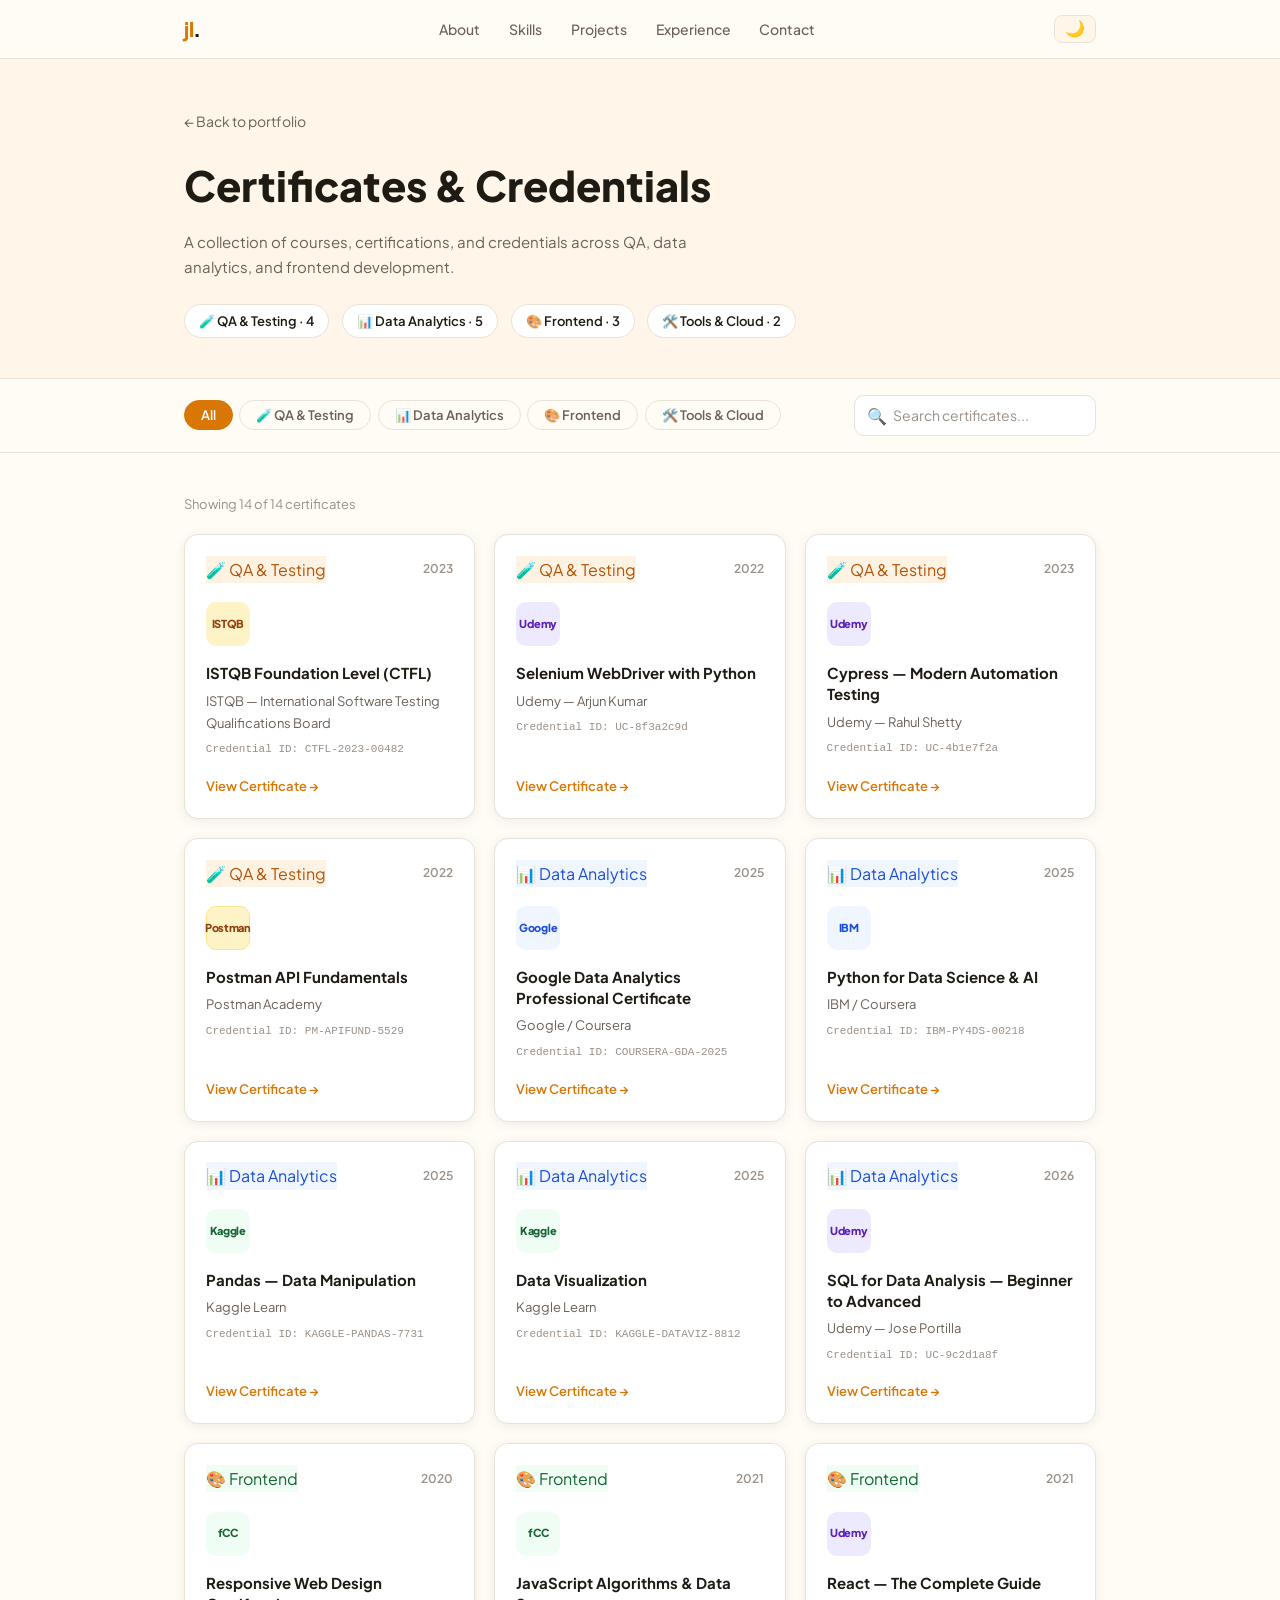
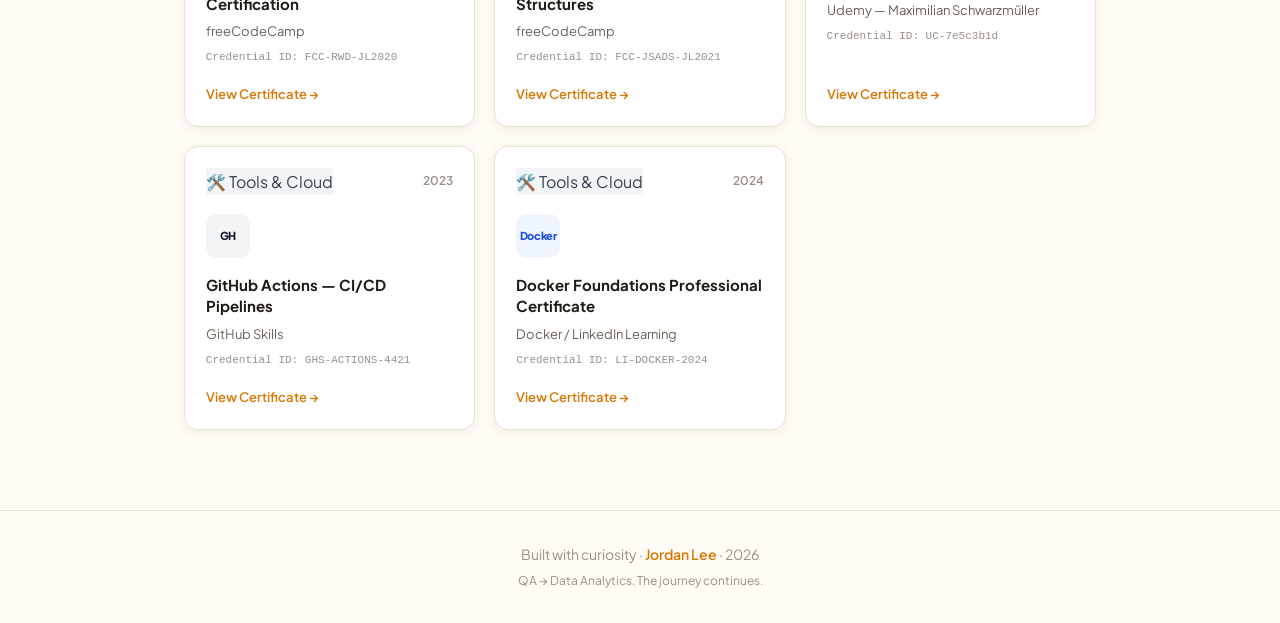
==== certificates.html @ 473dfb6e "init repo" ====
<!DOCTYPE html>
<html lang="en" data-theme="light">
<head>
  <meta charset="UTF-8" />
  <meta name="viewport" content="width=device-width, initial-scale=1.0" />
  <title>Certificates — Jordan Lee</title>
  <link href="https://fonts.googleapis.com/css2?family=Plus+Jakarta+Sans:wght@300;400;500;600;700;800&display=swap" rel="stylesheet" />
  <link rel="stylesheet" href="styles.css" />
</head>
<body>

  <!-- NAVBAR -->
  <nav class="navbar" id="navbar">
    <div class="nav-inner">
      <a href="index.html" class="nav-logo">jl<span class="logo-dot">.</span></a>
      <ul class="nav-links" id="navLinks">
        <li><a href="index.html#about">About</a></li>
        <li><a href="index.html#skills">Skills</a></li>
        <li><a href="index.html#projects">Projects</a></li>
        <li><a href="index.html#experience">Experience</a></li>
        <li><a href="index.html#contact">Contact</a></li>
      </ul>
      <div class="nav-right">
        <button class="theme-toggle" id="themeToggle" aria-label="Toggle dark mode">
          <span class="theme-icon">🌙</span>
        </button>
        <button class="hamburger" id="hamburger" aria-label="Menu">
          <span></span><span></span><span></span>
        </button>
      </div>
    </div>
  </nav>

  <!-- PAGE HEADER -->
  <div class="cert-page-header">
    <div class="container">
      <a href="index.html" class="back-link">← Back to portfolio</a>
      <h1 class="cert-page-title">Certificates & Credentials</h1>
      <p class="cert-page-sub">
        A collection of courses, certifications, and credentials across QA, data analytics,
        and frontend development.
      </p>
      <div class="cert-summary-row" id="certSummary">
        <!-- filled by JS -->
      </div>
    </div>
  </div>

  <!-- CONTROLS -->
  <div class="cert-controls">
    <div class="container">
      <div class="cert-controls-inner">
        <div class="cert-filter-bar" id="certFilterBar">
          <button class="filter-btn active" data-filter="all">All</button>
          <button class="filter-btn" data-filter="qa">🧪 QA & Testing</button>
          <button class="filter-btn" data-filter="data">📊 Data Analytics</button>
          <button class="filter-btn" data-filter="frontend">🎨 Frontend</button>
          <button class="filter-btn" data-filter="tools">🛠️ Tools & Cloud</button>
        </div>
        <div class="cert-search-wrap">
          <span class="search-icon">🔍</span>
          <input
            type="text"
            id="certSearch"
            class="cert-search"
            placeholder="Search certificates..."
            autocomplete="off"
          />
        </div>
      </div>
    </div>
  </div>

  <!-- CERTIFICATE GRID -->
  <section class="cert-grid-section">
    <div class="container">
      <p class="cert-count" id="certCount"></p>
      <div class="cert-grid" id="certGrid">

        <!-- QA & Testing -->
        <div class="cert-card" data-cat="qa">
          <div class="cert-card-top">
            <div class="cert-cat-badge qa-type">🧪 QA & Testing</div>
            <span class="cert-year">2023</span>
          </div>
          <div class="cert-logo-wrap">
            <div class="cert-logo cert-logo-istqb">ISTQB</div>
          </div>
          <h3 class="cert-name">ISTQB Foundation Level (CTFL)</h3>
          <p class="cert-issuer">ISTQB — International Software Testing Qualifications Board</p>
          <p class="cert-id">Credential ID: CTFL-2023-00482</p>
          <a href="#" class="cert-link">View Certificate →</a>
        </div>

        <div class="cert-card" data-cat="qa">
          <div class="cert-card-top">
            <div class="cert-cat-badge qa-type">🧪 QA & Testing</div>
            <span class="cert-year">2022</span>
          </div>
          <div class="cert-logo-wrap">
            <div class="cert-logo cert-logo-udemy">Udemy</div>
          </div>
          <h3 class="cert-name">Selenium WebDriver with Python</h3>
          <p class="cert-issuer">Udemy — Arjun Kumar</p>
          <p class="cert-id">Credential ID: UC-8f3a2c9d</p>
          <a href="#" class="cert-link">View Certificate →</a>
        </div>

        <div class="cert-card" data-cat="qa">
          <div class="cert-card-top">
            <div class="cert-cat-badge qa-type">🧪 QA & Testing</div>
            <span class="cert-year">2023</span>
          </div>
          <div class="cert-logo-wrap">
            <div class="cert-logo cert-logo-udemy">Udemy</div>
          </div>
          <h3 class="cert-name">Cypress — Modern Automation Testing</h3>
          <p class="cert-issuer">Udemy — Rahul Shetty</p>
          <p class="cert-id">Credential ID: UC-4b1e7f2a</p>
          <a href="#" class="cert-link">View Certificate →</a>
        </div>

        <div class="cert-card" data-cat="qa">
          <div class="cert-card-top">
            <div class="cert-cat-badge qa-type">🧪 QA & Testing</div>
            <span class="cert-year">2022</span>
          </div>
          <div class="cert-logo-wrap">
            <div class="cert-logo cert-logo-postman">Postman</div>
          </div>
          <h3 class="cert-name">Postman API Fundamentals</h3>
          <p class="cert-issuer">Postman Academy</p>
          <p class="cert-id">Credential ID: PM-APIFUND-5529</p>
          <a href="#" class="cert-link">View Certificate →</a>
        </div>

        <!-- Data Analytics -->
        <div class="cert-card" data-cat="data" data-featured="true">
          <div class="cert-card-top">
            <div class="cert-cat-badge data-type">📊 Data Analytics</div>
            <span class="cert-year">2025</span>
          </div>
          <div class="cert-logo-wrap">
            <div class="cert-logo cert-logo-google">Google</div>
          </div>
          <h3 class="cert-name">Google Data Analytics Professional Certificate</h3>
          <p class="cert-issuer">Google / Coursera</p>
          <p class="cert-id">Credential ID: COURSERA-GDA-2025</p>
          <a href="#" class="cert-link">View Certificate →</a>
        </div>

        <div class="cert-card" data-cat="data" data-featured="true">
          <div class="cert-card-top">
            <div class="cert-cat-badge data-type">📊 Data Analytics</div>
            <span class="cert-year">2025</span>
          </div>
          <div class="cert-logo-wrap">
            <div class="cert-logo cert-logo-ibm">IBM</div>
          </div>
          <h3 class="cert-name">Python for Data Science & AI</h3>
          <p class="cert-issuer">IBM / Coursera</p>
          <p class="cert-id">Credential ID: IBM-PY4DS-00218</p>
          <a href="#" class="cert-link">View Certificate →</a>
        </div>

        <div class="cert-card" data-cat="data">
          <div class="cert-card-top">
            <div class="cert-cat-badge data-type">📊 Data Analytics</div>
            <span class="cert-year">2025</span>
          </div>
          <div class="cert-logo-wrap">
            <div class="cert-logo cert-logo-kaggle">Kaggle</div>
          </div>
          <h3 class="cert-name">Pandas — Data Manipulation</h3>
          <p class="cert-issuer">Kaggle Learn</p>
          <p class="cert-id">Credential ID: KAGGLE-PANDAS-7731</p>
          <a href="#" class="cert-link">View Certificate →</a>
        </div>

        <div class="cert-card" data-cat="data">
          <div class="cert-card-top">
            <div class="cert-cat-badge data-type">📊 Data Analytics</div>
            <span class="cert-year">2025</span>
          </div>
          <div class="cert-logo-wrap">
            <div class="cert-logo cert-logo-kaggle">Kaggle</div>
          </div>
          <h3 class="cert-name">Data Visualization</h3>
          <p class="cert-issuer">Kaggle Learn</p>
          <p class="cert-id">Credential ID: KAGGLE-DATAVIZ-8812</p>
          <a href="#" class="cert-link">View Certificate →</a>
        </div>

        <div class="cert-card" data-cat="data">
          <div class="cert-card-top">
            <div class="cert-cat-badge data-type">📊 Data Analytics</div>
            <span class="cert-year">2026</span>
          </div>
          <div class="cert-logo-wrap">
            <div class="cert-logo cert-logo-udemy">Udemy</div>
          </div>
          <h3 class="cert-name">SQL for Data Analysis — Beginner to Advanced</h3>
          <p class="cert-issuer">Udemy — Jose Portilla</p>
          <p class="cert-id">Credential ID: UC-9c2d1a8f</p>
          <a href="#" class="cert-link">View Certificate →</a>
        </div>

        <!-- Frontend -->
        <div class="cert-card" data-cat="frontend" data-featured="true">
          <div class="cert-card-top">
            <div class="cert-cat-badge fe-type">🎨 Frontend</div>
            <span class="cert-year">2020</span>
          </div>
          <div class="cert-logo-wrap">
            <div class="cert-logo cert-logo-fcc">fCC</div>
          </div>
          <h3 class="cert-name">Responsive Web Design Certification</h3>
          <p class="cert-issuer">freeCodeCamp</p>
          <p class="cert-id">Credential ID: FCC-RWD-JL2020</p>
          <a href="#" class="cert-link">View Certificate →</a>
        </div>

        <div class="cert-card" data-cat="frontend">
          <div class="cert-card-top">
            <div class="cert-cat-badge fe-type">🎨 Frontend</div>
            <span class="cert-year">2021</span>
          </div>
          <div class="cert-logo-wrap">
            <div class="cert-logo cert-logo-fcc">fCC</div>
          </div>
          <h3 class="cert-name">JavaScript Algorithms & Data Structures</h3>
          <p class="cert-issuer">freeCodeCamp</p>
          <p class="cert-id">Credential ID: FCC-JSADS-JL2021</p>
          <a href="#" class="cert-link">View Certificate →</a>
        </div>

        <div class="cert-card" data-cat="frontend">
          <div class="cert-card-top">
            <div class="cert-cat-badge fe-type">🎨 Frontend</div>
            <span class="cert-year">2021</span>
          </div>
          <div class="cert-logo-wrap">
            <div class="cert-logo cert-logo-udemy">Udemy</div>
          </div>
          <h3 class="cert-name">React — The Complete Guide</h3>
          <p class="cert-issuer">Udemy — Maximilian Schwarzmüller</p>
          <p class="cert-id">Credential ID: UC-7e5c3b1d</p>
          <a href="#" class="cert-link">View Certificate →</a>
        </div>

        <!-- Tools & Cloud -->
        <div class="cert-card" data-cat="tools">
          <div class="cert-card-top">
            <div class="cert-cat-badge tools-type">🛠️ Tools & Cloud</div>
            <span class="cert-year">2023</span>
          </div>
          <div class="cert-logo-wrap">
            <div class="cert-logo cert-logo-github">GH</div>
          </div>
          <h3 class="cert-name">GitHub Actions — CI/CD Pipelines</h3>
          <p class="cert-issuer">GitHub Skills</p>
          <p class="cert-id">Credential ID: GHS-ACTIONS-4421</p>
          <a href="#" class="cert-link">View Certificate →</a>
        </div>

        <div class="cert-card" data-cat="tools">
          <div class="cert-card-top">
            <div class="cert-cat-badge tools-type">🛠️ Tools & Cloud</div>
            <span class="cert-year">2024</span>
          </div>
          <div class="cert-logo-wrap">
            <div class="cert-logo cert-logo-docker">Docker</div>
          </div>
          <h3 class="cert-name">Docker Foundations Professional Certificate</h3>
          <p class="cert-issuer">Docker / LinkedIn Learning</p>
          <p class="cert-id">Credential ID: LI-DOCKER-2024</p>
          <a href="#" class="cert-link">View Certificate →</a>
        </div>

      </div>

      <!-- Empty state -->
      <div class="cert-empty" id="certEmpty" style="display:none">
        <p>🔍 No certificates match your search.</p>
      </div>
    </div>
  </section>

  <!-- FOOTER -->
  <footer class="footer">
    <p>Built with curiosity · <span class="accent-text">Jordan Lee</span> · 2026</p>
    <p class="footer-sub">QA → Data Analytics. The journey continues.</p>
  </footer>

  <script src="script.js"></script>
  <script src="certificates.js"></script>
</body>
</html>
---- styles.css ----
/* ============================================================
   JORDAN LEE — Portfolio Styles
   Warm palette · Plus Jakarta Sans · Light/Dark toggle
   ============================================================ */

*, *::before, *::after { box-sizing: border-box; margin: 0; padding: 0; }

:root {
  --bg:         #FFFBF5;
  --bg-alt:     #FFF5E9;
  --card:       #FFFFFF;
  --border:     #EAE2D6;
  --text:       #1E1A14;
  --muted:      #6B6158;
  --light:      #9A9088;
  --accent:     #D97706;
  --accent-dk:  #B45309;
  --accent-bg:  #FEF3C7;
  --accent-txt: #92400E;
  --qa-bg:      #FEF3E2;
  --qa-txt:     #B45309;
  --qa-bar:     #D97706;
  --data-bg:    #EFF6FF;
  --data-txt:   #1D4ED8;
  --data-bar:   #3B82F6;
  --fe-bg:      #F0FDF4;
  --fe-txt:     #166534;
  --fe-bar:     #22C55E;
  --shadow:     0 2px 12px rgba(0,0,0,0.07);
  --shadow-hover: 0 8px 28px rgba(0,0,0,0.12);
  --radius:     14px;
}

[data-theme="dark"] {
  --bg:         #18140F;
  --bg-alt:     #211C15;
  --card:       #2A221A;
  --border:     #3A2F22;
  --text:       #F5EDE0;
  --muted:      #B8A898;
  --light:      #806A58;
  --accent:     #F59E0B;
  --accent-dk:  #D97706;
  --accent-bg:  #3A2A0A;
  --accent-txt: #FCD34D;
  --qa-bg:      #2E1E0A;
  --qa-txt:     #FDBA74;
  --data-bg:    #0A1629;
  --data-txt:   #93C5FD;
  --fe-bg:      #071810;
  --fe-txt:     #86EFAC;
  --shadow:     0 2px 12px rgba(0,0,0,0.3);
  --shadow-hover: 0 8px 28px rgba(0,0,0,0.4);
}

html { scroll-behavior: smooth; }

body {
  font-family: 'Plus Jakarta Sans', system-ui, sans-serif;
  background: var(--bg);
  color: var(--text);
  line-height: 1.7;
  font-size: 16px;
  transition: background 0.3s, color 0.3s;
}

/* ── Layout ── */
.container { max-width: 960px; margin: 0 auto; padding: 0 1.5rem; }
.container-narrow { max-width: 680px; }
.section { padding: 5rem 1.5rem; }
.section-alt { background: var(--bg-alt); }

.section-header { margin-bottom: 2.5rem; }
.section-title { font-size: clamp(1.5rem, 3vw, 2.1rem); font-weight: 800; margin-bottom: 0.4rem; }
.section-line { width: 36px; height: 3px; background: var(--accent); border-radius: 2px; margin: 0.5rem 0 1rem; }
.section-sub { color: var(--muted); font-size: 15px; }

/* ── Buttons ── */
.btn {
  display: inline-block;
  padding: 11px 26px;
  border-radius: 10px;
  font-size: 15px;
  font-weight: 600;
  cursor: pointer;
  text-decoration: none;
  transition: all 0.2s;
  border: 1.5px solid transparent;
}
.btn-solid {
  background: var(--accent);
  color: #fff;
  border-color: var(--accent);
}
.btn-solid:hover { background: var(--accent-dk); border-color: var(--accent-dk); }
.btn-outline {
  background: transparent;
  color: var(--accent);
  border-color: var(--accent);
}
.btn-outline:hover { background: var(--accent-bg); }
.btn-sm { padding: 7px 18px; font-size: 13px; }

/* ── NAVBAR ── */
.navbar {
  position: sticky;
  top: 0;
  z-index: 100;
  background: rgba(255, 251, 245, 0.92);
  backdrop-filter: blur(8px);
  -webkit-backdrop-filter: blur(8px);
  border-bottom: 1px solid var(--border);
  transition: background 0.3s;
}
[data-theme="dark"] .navbar { background: rgba(24, 20, 15, 0.92); }

.nav-inner {
  max-width: 960px;
  margin: 0 auto;
  padding: 0 1.5rem;
  height: 58px;
  display: flex;
  align-items: center;
  justify-content: space-between;
}
.nav-logo {
  font-weight: 800;
  font-size: 20px;
  color: var(--accent);
  text-decoration: none;
  letter-spacing: -0.5px;
}
.logo-dot { color: var(--text); }
.nav-links {
  display: flex;
  gap: 1.8rem;
  list-style: none;
}
.nav-links a {
  text-decoration: none;
  color: var(--muted);
  font-size: 14px;
  font-weight: 500;
  transition: color 0.2s;
}
.nav-links a:hover { color: var(--accent); }
.nav-right { display: flex; align-items: center; gap: 0.8rem; }
.theme-toggle {
  background: var(--bg-alt);
  border: 1px solid var(--border);
  border-radius: 8px;
  padding: 5px 10px;
  cursor: pointer;
  font-size: 16px;
  line-height: 1;
  transition: background 0.2s;
}
.theme-toggle:hover { background: var(--border); }
.hamburger {
  display: none;
  flex-direction: column;
  gap: 5px;
  background: none;
  border: none;
  cursor: pointer;
  padding: 4px;
}
.hamburger span {
  display: block;
  width: 22px;
  height: 2px;
  background: var(--text);
  border-radius: 2px;
  transition: all 0.3s;
}

/* ── HERO ── */
.hero {
  min-height: 92vh;
  display: flex;
  align-items: center;
  padding: 4rem 1.5rem 2rem;
}
.hero-inner {
  max-width: 660px;
  margin: 0 auto;
}
.status-badge {
  display: inline-flex;
  align-items: center;
  gap: 7px;
  background: var(--accent-bg);
  color: var(--accent-txt);
  border-radius: 20px;
  padding: 5px 14px;
  font-size: 13px;
  font-weight: 600;
  margin-bottom: 1.2rem;
}
.status-dot {
  width: 8px;
  height: 8px;
  border-radius: 50%;
  background: #22C55E;
  animation: pulse 1.8s infinite;
}
@keyframes pulse {
  0%, 100% { opacity: 1; transform: scale(1); }
  50% { opacity: 0.5; transform: scale(0.8); }
}
.hero-name {
  font-size: clamp(2rem, 6vw, 3.4rem);
  font-weight: 800;
  line-height: 1.15;
  margin-bottom: 0.6rem;
}
.name-highlight { color: var(--accent); }
.hero-typed-row {
  font-size: clamp(1rem, 2.5vw, 1.25rem);
  color: var(--muted);
  min-height: 2rem;
  margin-bottom: 1.4rem;
}
.typed-cursor {
  display: inline-block;
  width: 2px;
  background: var(--accent);
  margin-left: 1px;
  animation: blink 1s step-end infinite;
  vertical-align: text-bottom;
  height: 1.1em;
}
@keyframes blink { 50% { opacity: 0; } }
.hero-desc {
  max-width: 560px;
  color: var(--muted);
  font-size: 16px;
  margin-bottom: 2rem;
  line-height: 1.8;
}
.hero-actions { display: flex; gap: 1rem; flex-wrap: wrap; margin-bottom: 3rem; }
.hero-scroll {
  display: flex;
  align-items: center;
  gap: 8px;
  color: var(--light);
  font-size: 13px;
}
.scroll-arrow {
  animation: bounce 1s infinite alternate;
  display: inline-block;
}
@keyframes bounce { to { transform: translateY(4px); } }

/* ── ABOUT ── */
.about-grid {
  display: grid;
  grid-template-columns: 200px 1fr;
  gap: 3rem;
  align-items: start;
}
.avatar-wrap { text-align: center; }
.avatar {
  width: 130px;
  height: 130px;
  border-radius: 50%;
  background: var(--bg-alt);
  border: 3px solid var(--accent);
  display: flex;
  align-items: center;
  justify-content: center;
  font-size: 52px;
  margin: 0 auto 0.8rem;
}
.avatar-name { font-weight: 700; font-size: 15px; margin-bottom: 2px; }
.avatar-loc { font-size: 13px; color: var(--muted); }
.about-bio { color: var(--muted); margin-bottom: 1rem; font-size: 15px; }
.journey-list { margin-top: 1.5rem; display: flex; flex-direction: column; gap: 0.6rem; }
.journey-step {
  display: flex;
  align-items: center;
  gap: 10px;
  font-size: 14px;
  color: var(--muted);
}
.j-dot {
  width: 8px;
  height: 8px;
  border-radius: 50%;
  background: var(--border);
  flex-shrink: 0;
  border: 2px solid var(--light);
}
.j-dot-active { background: var(--accent); border-color: var(--accent); }
.active-step { color: var(--text); font-size: 14px; }

/* ── SKILLS ── */
.skills-grid {
  display: grid;
  grid-template-columns: repeat(auto-fit, minmax(260px, 1fr));
  gap: 1.2rem;
}
.skill-card {
  background: var(--card);
  border: 1px solid var(--border);
  border-radius: var(--radius);
  padding: 1.4rem;
  box-shadow: var(--shadow);
}
.skill-card-title {
  font-weight: 700;
  font-size: 14px;
  color: var(--text);
  margin-bottom: 1rem;
  display: flex;
  align-items: center;
  gap: 6px;
  text-transform: uppercase;
  letter-spacing: 0.4px;
}
.skill-icon { font-size: 16px; }
.learning-pill {
  font-size: 10px;
  font-weight: 700;
  background: var(--data-bg);
  color: var(--data-txt);
  border-radius: 10px;
  padding: 2px 8px;
  text-transform: uppercase;
  letter-spacing: 0.3px;
}
.bar-row { margin-bottom: 0.75rem; }
.bar-label {
  display: flex;
  justify-content: space-between;
  font-size: 13px;
  color: var(--muted);
  margin-bottom: 4px;
}
.bar-track {
  background: var(--bg-alt);
  border-radius: 6px;
  height: 7px;
  overflow: hidden;
}
.bar-fill {
  height: 100%;
  border-radius: 6px;
  background: var(--qa-bar);
  width: 0;
  transition: width 1.1s cubic-bezier(0.4, 0, 0.2, 1);
}
.bar-data { background: var(--data-bar); }
.bar-fe   { background: var(--fe-bar); }

/* ── PROJECTS ── */
.filter-bar {
  display: flex;
  flex-wrap: wrap;
  gap: 0.5rem;
  margin-bottom: 2rem;
}
.filter-btn {
  background: none;
  border: 1.5px solid var(--border);
  border-radius: 20px;
  padding: 6px 16px;
  cursor: pointer;
  font-size: 13px;
  font-weight: 600;
  color: var(--muted);
  font-family: inherit;
  transition: all 0.2s;
}
.filter-btn:hover { border-color: var(--accent); color: var(--accent); }
.filter-btn.active { background: var(--accent); color: #fff; border-color: var(--accent); }
.projects-grid {
  display: grid;
  grid-template-columns: repeat(auto-fill, minmax(270px, 1fr));
  gap: 1.2rem;
}
.proj-card {
  background: var(--card);
  border: 1px solid var(--border);
  border-radius: var(--radius);
  padding: 1.4rem;
  position: relative;
  overflow: hidden;
  box-shadow: var(--shadow);
  transition: transform 0.2s, box-shadow 0.2s;
  display: flex;
  flex-direction: column;
}
.proj-card:hover { transform: translateY(-3px); box-shadow: var(--shadow-hover); }
.proj-card.hidden { display: none; }
.proj-stripe {
  position: absolute;
  top: 0; left: 0; right: 0;
  height: 3px;
}
.qa-stripe   { background: var(--qa-bar); }
.data-stripe { background: var(--data-bar); }
.fe-stripe   { background: var(--fe-bar); }
.proj-type {
  display: inline-block;
  font-size: 11px;
  font-weight: 700;
  text-transform: uppercase;
  letter-spacing: 0.5px;
  border-radius: 20px;
  padding: 3px 10px;
  margin-bottom: 0.7rem;
}
.qa-type   { background: var(--qa-bg);   color: var(--qa-txt); }
.data-type { background: var(--data-bg); color: var(--data-txt); }
.fe-type   { background: var(--fe-bg);   color: var(--fe-txt); }
.proj-card h3 { font-size: 16px; font-weight: 700; margin-bottom: 0.5rem; }
.proj-card p  { font-size: 14px; color: var(--muted); margin-bottom: 0.8rem; line-height: 1.6; }
.proj-tags { display: flex; flex-wrap: wrap; gap: 0.4rem; }
.proj-tags span {
  background: var(--bg-alt);
  color: var(--muted);
  font-size: 12px;
  border-radius: 20px;
  padding: 3px 10px;
  border: 1px solid var(--border);
}
.proj-links { display: flex; gap: 0.6rem; margin-top: auto; padding-top: 0.8rem; }
.proj-links a {
  font-size: 13px;
  font-weight: 600;
  color: var(--accent);
  text-decoration: none;
  border: 1px solid var(--border);
  border-radius: 7px;
  padding: 4px 12px;
  transition: background 0.2s;
}
.proj-links a:hover { background: var(--accent-bg); }

/* ── EXPERIENCE / TIMELINE ── */
.timeline { position: relative; padding-left: 2rem; }
.timeline::before {
  content: '';
  position: absolute;
  left: 7px; top: 6px; bottom: 6px;
  width: 2px;
  background: var(--border);
}
.tl-item { position: relative; margin-bottom: 2.5rem; }
.tl-item:last-child { margin-bottom: 0; }
.tl-marker {
  position: absolute;
  left: -2rem;
  top: 5px;
  width: 14px;
  height: 14px;
  border-radius: 50%;
  background: var(--accent);
  border: 3px solid var(--bg);
  box-shadow: 0 0 0 2px var(--accent);
}
[data-theme="dark"] .tl-marker { border-color: var(--bg-alt); }
.tl-body { padding-left: 0.5rem; }
.tl-meta { display: flex; align-items: center; gap: 0.7rem; margin-bottom: 0.3rem; }
.tl-date { font-size: 13px; color: var(--light); font-weight: 500; }
.tl-badge {
  font-size: 11px;
  font-weight: 700;
  background: var(--accent-bg);
  color: var(--accent-txt);
  border-radius: 10px;
  padding: 2px 8px;
}
.tl-role { font-size: 17px; font-weight: 700; margin-bottom: 2px; }
.tl-company { font-size: 14px; color: var(--accent); margin-bottom: 0.6rem; }
.tl-points { padding-left: 1.2rem; color: var(--muted); font-size: 14px; display: flex; flex-direction: column; gap: 0.3rem; }

/* ── LEARNING SECTION ── */
.learning-section { padding: 2rem 1.5rem; }
.learning-card {
  max-width: 640px;
  margin: 0 auto;
  background: var(--card);
  border: 1px solid var(--border);
  border-radius: var(--radius);
  padding: 1.2rem 1.6rem;
  display: flex;
  align-items: center;
  gap: 1.2rem;
  box-shadow: var(--shadow);
}
.learning-emoji { font-size: 26px; flex-shrink: 0; }
.learning-text { flex: 1; min-width: 0; }
.learning-label { font-size: 12px; color: var(--light); text-transform: uppercase; letter-spacing: 0.5px; margin-bottom: 2px; }
.ticker-window { overflow: hidden; height: 1.6rem; }
.ticker-track {
  display: flex;
  flex-direction: column;
  transition: transform 0.5s ease;
}
.ticker-track span {
  height: 1.6rem;
  line-height: 1.6rem;
  font-size: 15px;
  font-weight: 600;
  color: var(--accent);
  white-space: nowrap;
}
.learning-streak { text-align: center; flex-shrink: 0; }
.streak-num { display: block; font-size: 18px; font-weight: 800; }
.streak-label { font-size: 11px; color: var(--light); }

/* ── QUIZ ── */
.quiz-card {
  background: var(--card);
  border: 1px solid var(--border);
  border-radius: var(--radius);
  padding: 1.8rem;
  box-shadow: var(--shadow);
}
.quiz-progress-bar {
  background: var(--bg-alt);
  border-radius: 4px;
  height: 4px;
  margin-bottom: 1.4rem;
  overflow: hidden;
}
.quiz-progress-fill {
  height: 100%;
  background: var(--accent);
  border-radius: 4px;
  width: 0;
  transition: width 0.4s ease;
}
.quiz-question { font-size: 17px; font-weight: 600; margin-bottom: 1.2rem; line-height: 1.5; }
.quiz-options {
  display: grid;
  grid-template-columns: 1fr 1fr;
  gap: 0.6rem;
  margin-bottom: 1rem;
}
.quiz-opt {
  background: var(--bg-alt);
  border: 1.5px solid var(--border);
  border-radius: 10px;
  padding: 11px;
  cursor: pointer;
  font-size: 14px;
  font-weight: 500;
  text-align: center;
  font-family: inherit;
  color: var(--text);
  transition: all 0.18s;
}
.quiz-opt:hover { border-color: var(--accent); color: var(--accent); background: var(--accent-bg); }
.quiz-opt.correct { background: #ECFDF5; border-color: #10B981; color: #065F46; }
.quiz-opt.wrong   { background: #FEF2F2; border-color: #EF4444; color: #7F1D1D; }
[data-theme="dark"] .quiz-opt.correct { background: #052E16; border-color: #10B981; color: #6EE7B7; }
[data-theme="dark"] .quiz-opt.wrong   { background: #2D0A0A; border-color: #EF4444; color: #FCA5A5; }
.quiz-feedback { font-size: 14px; color: var(--muted); min-height: 1.4rem; margin-bottom: 0.8rem; }
.quiz-footer { display: flex; justify-content: space-between; align-items: center; }
.quiz-score { font-size: 14px; font-weight: 700; color: var(--accent); }

/* ── CONTACT ── */
.contact-sub {
  color: var(--muted);
  font-size: 16px;
  max-width: 480px;
  margin: 0 auto 2rem;
  line-height: 1.7;
}
.contact-links {
  display: flex;
  flex-wrap: wrap;
  gap: 0.8rem;
  justify-content: center;
}
.contact-link {
  display: flex;
  align-items: center;
  gap: 8px;
  background: var(--card);
  border: 1px solid var(--border);
  border-radius: 12px;
  padding: 12px 22px;
  text-decoration: none;
  color: var(--text);
  font-size: 14px;
  font-weight: 500;
  transition: all 0.2s;
  box-shadow: var(--shadow);
}
.contact-link:hover { border-color: var(--accent); color: var(--accent); transform: translateY(-2px); }

/* ── FOOTER ── */
.footer {
  text-align: center;
  padding: 2rem 1.5rem;
  border-top: 1px solid var(--border);
  font-size: 14px;
  color: var(--light);
}
.footer-sub { font-size: 12px; margin-top: 4px; }
.accent-text { color: var(--accent); font-weight: 600; }

/* ── Fade-in on scroll ── */
.fade-up {
  opacity: 0;
  transform: translateY(20px);
  transition: opacity 0.55s ease, transform 0.55s ease;
}
.fade-up.visible { opacity: 1; transform: none; }

/* ── TECH STACK ── */
.stack-group { margin-bottom: 2.2rem; }
.stack-group:last-child { margin-bottom: 0; }
.stack-group-label {
  font-size: 13px;
  font-weight: 700;
  text-transform: uppercase;
  letter-spacing: 0.6px;
  color: var(--light);
  margin-bottom: 0.9rem;
  display: flex;
  align-items: center;
  gap: 0.6rem;
}
.stack-learning-tag {
  font-size: 10px;
  font-weight: 700;
  background: var(--data-bg);
  color: var(--data-txt);
  border-radius: 10px;
  padding: 2px 8px;
  text-transform: uppercase;
  letter-spacing: 0.3px;
}
.stack-grid {
  display: flex;
  flex-wrap: wrap;
  gap: 0.7rem;
}
.stack-item {
  display: flex;
  align-items: center;
  gap: 8px;
  background: var(--card);
  border: 1px solid var(--border);
  border-radius: 10px;
  padding: 9px 14px;
  font-size: 14px;
  font-weight: 600;
  color: var(--text);
  transition: border-color 0.2s, transform 0.15s, box-shadow 0.15s;
  cursor: default;
}
.stack-item:hover {
  border-color: var(--accent);
  transform: translateY(-2px);
  box-shadow: var(--shadow);
}
.stack-item i {
  font-size: 22px;
  line-height: 1;
}
.stack-item span { font-size: 13px; }
.stack-text-icon { font-size: 20px; line-height: 1; }

/* ── CERTIFICATE TEASER (index.html) ── */
.cert-teaser-grid {
  display: grid;
  grid-template-columns: repeat(auto-fill, minmax(240px, 1fr));
  gap: 1rem;
  margin-bottom: 1.5rem;
}
.cert-teaser-card {
  background: var(--card);
  border: 1px solid var(--border);
  border-radius: var(--radius);
  padding: 1.2rem 1.3rem;
  box-shadow: var(--shadow);
  display: flex;
  flex-direction: column;
  gap: 0.5rem;
}
.cert-teaser-card h3 { font-size: 15px; font-weight: 700; line-height: 1.4; }
.cert-teaser-issuer { font-size: 13px; color: var(--light); }
.cert-teaser-footer {
  display: flex;
  align-items: center;
  justify-content: space-between;
  flex-wrap: wrap;
  gap: 1rem;
  padding-top: 0.5rem;
}
.cert-teaser-count { font-size: 14px; color: var(--muted); }

/* ── CERTIFICATE PAGE ── */
.cert-page-header {
  background: var(--bg-alt);
  border-bottom: 1px solid var(--border);
  padding: 3rem 1.5rem 2.5rem;
}
.back-link {
  display: inline-block;
  font-size: 14px;
  color: var(--muted);
  text-decoration: none;
  margin-bottom: 1rem;
  transition: color 0.2s;
}
.back-link:hover { color: var(--accent); }
.cert-page-title {
  font-size: clamp(1.8rem, 4vw, 2.6rem);
  font-weight: 800;
  margin-bottom: 0.5rem;
}
.cert-page-sub { color: var(--muted); font-size: 15px; max-width: 540px; margin-bottom: 1.5rem; }
.cert-summary-row {
  display: flex;
  flex-wrap: wrap;
  gap: 0.8rem;
}
.cert-summary-chip {
  display: inline-flex;
  align-items: center;
  gap: 6px;
  background: var(--card);
  border: 1px solid var(--border);
  border-radius: 20px;
  padding: 5px 14px;
  font-size: 13px;
  font-weight: 600;
}
.cert-controls {
  background: var(--bg);
  border-bottom: 1px solid var(--border);
  padding: 1rem 1.5rem;
  position: sticky;
  top: 58px;
  z-index: 50;
}
.cert-controls-inner {
  max-width: 960px;
  margin: 0 auto;
  display: flex;
  align-items: center;
  gap: 1rem;
  flex-wrap: wrap;
}
.cert-filter-bar {
  display: flex;
  flex-wrap: wrap;
  gap: 0.4rem;
  flex: 1;
}
.cert-search-wrap {
  display: flex;
  align-items: center;
  gap: 6px;
  background: var(--card);
  border: 1px solid var(--border);
  border-radius: 10px;
  padding: 6px 12px;
  flex-shrink: 0;
}
.cert-search {
  border: none;
  background: transparent;
  font-size: 14px;
  font-family: inherit;
  color: var(--text);
  outline: none;
  width: 190px;
}
.cert-search::placeholder { color: var(--light); }
.cert-grid-section { padding: 2.5rem 1.5rem 5rem; }
.cert-count { font-size: 13px; color: var(--light); margin-bottom: 1.2rem; }
.cert-grid {
  display: grid;
  grid-template-columns: repeat(auto-fill, minmax(260px, 1fr));
  gap: 1.2rem;
}
.cert-card {
  background: var(--card);
  border: 1px solid var(--border);
  border-radius: var(--radius);
  padding: 1.3rem;
  box-shadow: var(--shadow);
  display: flex;
  flex-direction: column;
  gap: 0.4rem;
  transition: transform 0.2s, box-shadow 0.2s;
}
.cert-card:hover { transform: translateY(-3px); box-shadow: var(--shadow-hover); }
.cert-card.hidden { display: none; }
.cert-card-top {
  display: flex;
  align-items: center;
  justify-content: space-between;
  margin-bottom: 0.4rem;
}
.cert-year { font-size: 12px; color: var(--light); font-weight: 600; }
.cert-logo-wrap { margin: 0.4rem 0 0.6rem; }
.cert-logo {
  display: inline-flex;
  align-items: center;
  justify-content: center;
  width: 44px;
  height: 44px;
  border-radius: 10px;
  font-size: 11px;
  font-weight: 800;
  letter-spacing: -0.3px;
}
.cert-logo-istqb  { background: #FEF3C7; color: #92400E; }
.cert-logo-udemy  { background: #EDE9FE; color: #5B21B6; }
.cert-logo-postman{ background: #FEF3C7; color: #92400E; border: 1px solid #FDE68A; }
.cert-logo-google { background: #EFF6FF; color: #1D4ED8; }
.cert-logo-ibm    { background: #EFF6FF; color: #1D4ED8; }
.cert-logo-kaggle { background: #F0FDF4; color: #166534; }
.cert-logo-fcc    { background: #F0FDF4; color: #166534; }
.cert-logo-github { background: #F3F4F6; color: #111827; }
.cert-logo-docker { background: #EFF6FF; color: #1D4ED8; }
[data-theme="dark"] .cert-logo-github { background: #1F2937; color: #F9FAFB; }
.cert-name { font-size: 15px; font-weight: 700; line-height: 1.4; }
.cert-issuer { font-size: 13px; color: var(--muted); }
.cert-id { font-size: 11px; color: var(--light); font-family: monospace; }
.cert-link {
  display: inline-block;
  font-size: 13px;
  font-weight: 600;
  color: var(--accent);
  text-decoration: none;
  margin-top: auto;
  padding-top: 0.6rem;
  transition: opacity 0.2s;
}
.cert-link:hover { opacity: 0.75; }
.cert-empty {
  text-align: center;
  padding: 4rem 1rem;
  color: var(--muted);
  font-size: 16px;
}
.tools-type { background: #F3F4F6; color: #374151; }
[data-theme="dark"] .tools-type { background: #1F2937; color: #D1D5DB; }

/* ── RESPONSIVE ── */
@media (max-width: 768px) {
  .nav-links {
    display: none;
    position: absolute;
    top: 58px;
    left: 0; right: 0;
    background: var(--bg);
    border-bottom: 1px solid var(--border);
    flex-direction: column;
    padding: 1rem 1.5rem;
    gap: 1rem;
  }
  .nav-links.open { display: flex; }
  .hamburger { display: flex; }
  .about-grid { grid-template-columns: 1fr; }
  .avatar-wrap { display: flex; align-items: center; gap: 1rem; text-align: left; }
  .avatar { width: 80px; height: 80px; font-size: 30px; margin: 0; }
  .quiz-options { grid-template-columns: 1fr; }
  .learning-card { flex-wrap: wrap; }
}

@media (max-width: 480px) {
  .hero-actions { flex-direction: column; align-items: flex-start; }
  .btn { width: 100%; text-align: center; }
}
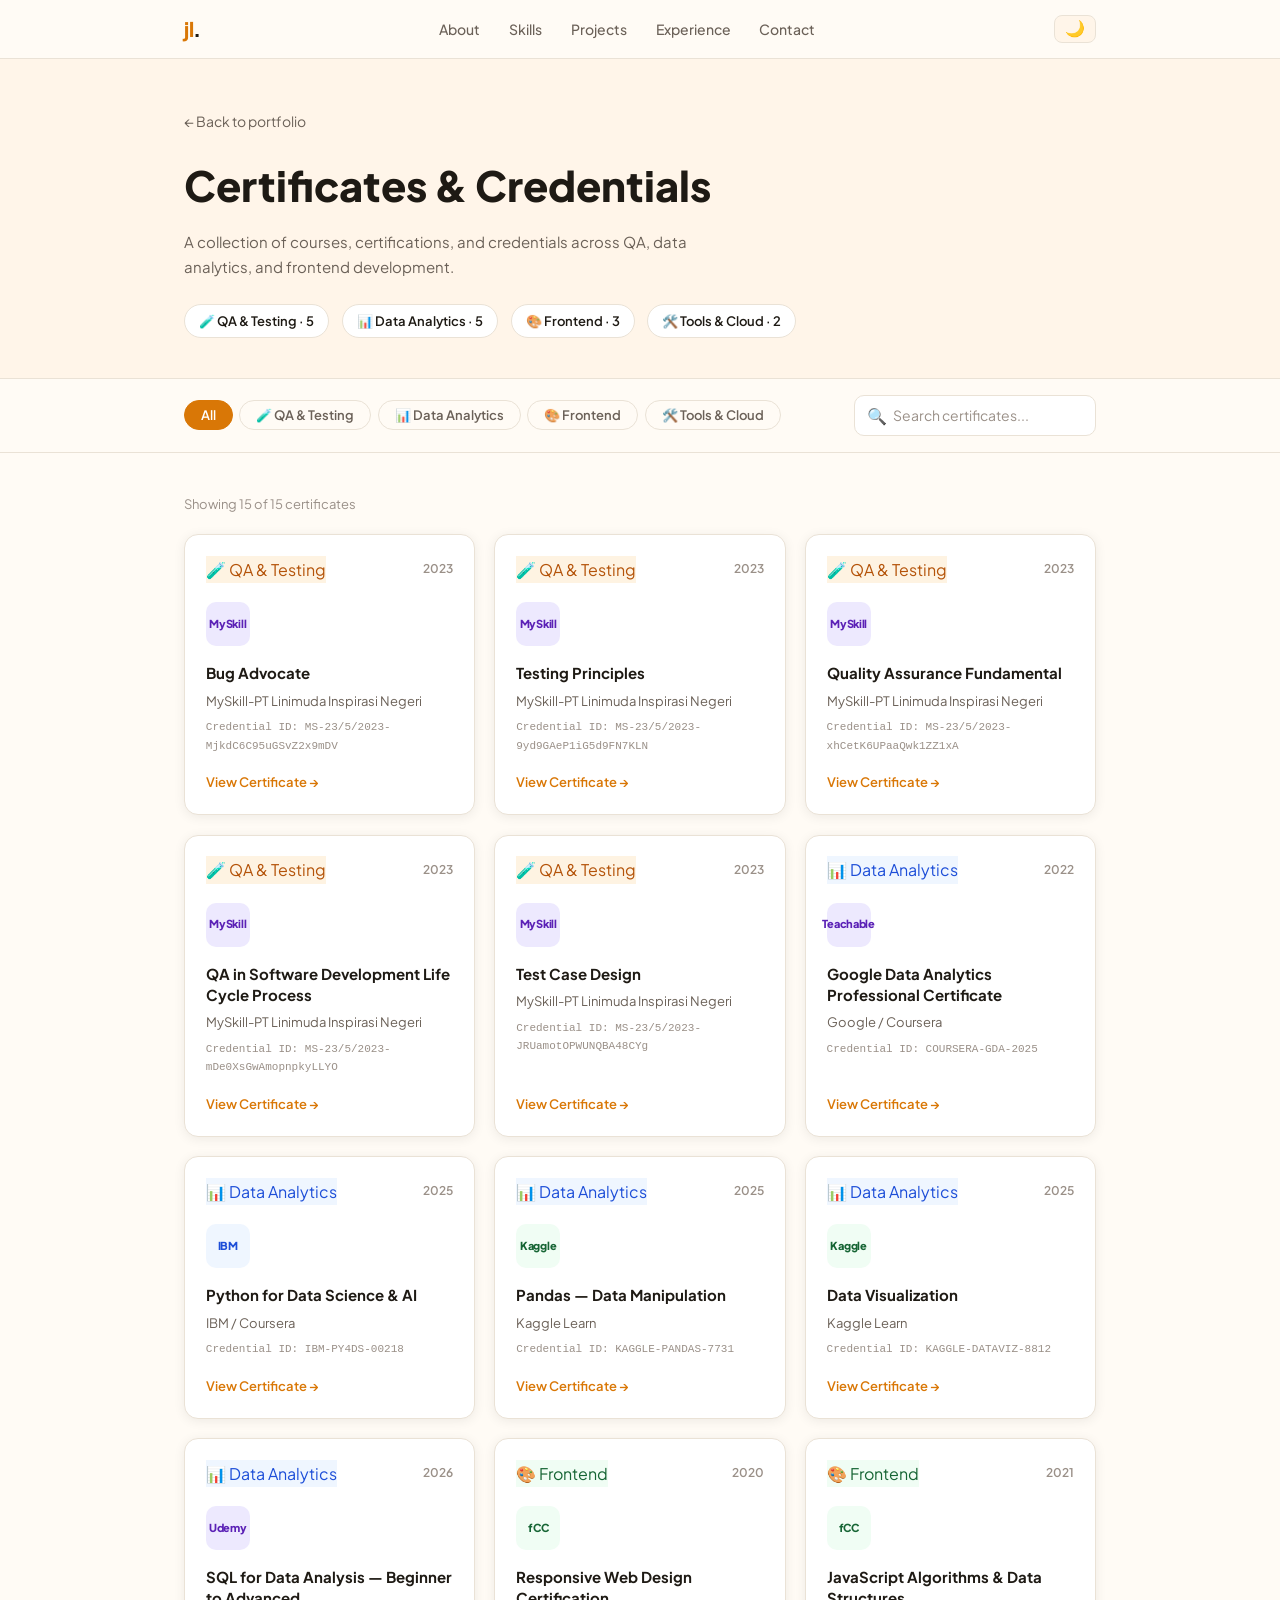
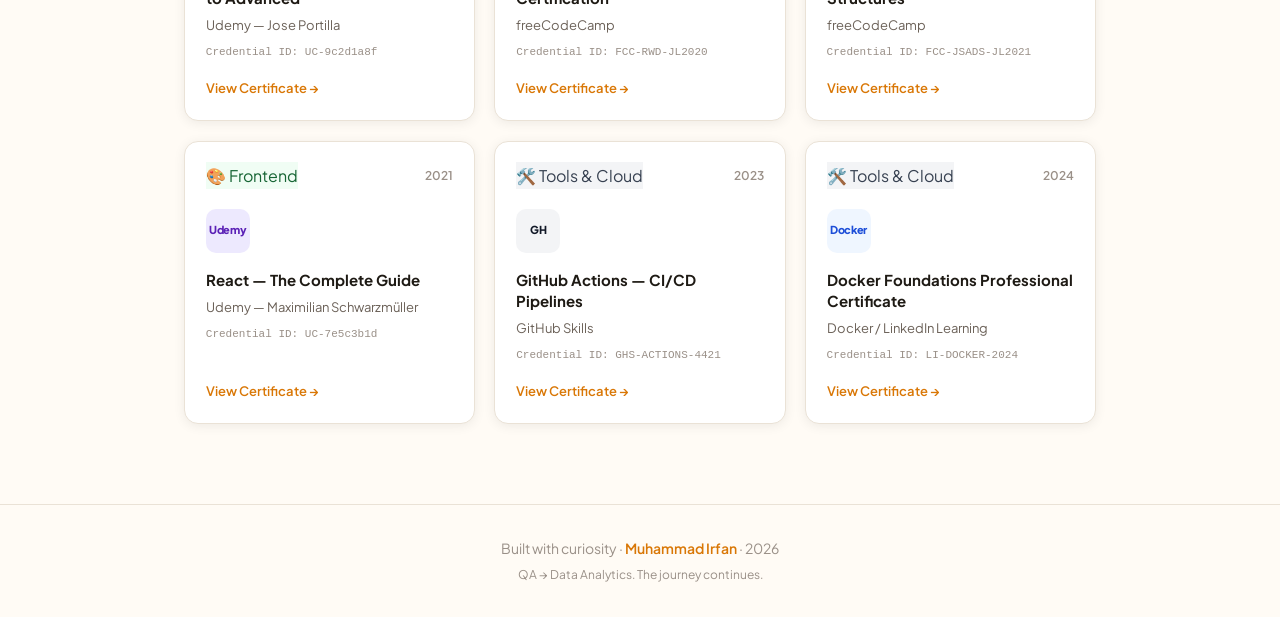
==== commit 226e221e: "certificate update" ====
--- a/certificates.html
+++ b/certificates.html
@@ -3,7 +3,7 @@
 <head>
   <meta charset="UTF-8" />
   <meta name="viewport" content="width=device-width, initial-scale=1.0" />
-  <title>Certificates — Jordan Lee</title>
+  <title>Certificates — Muhammad Irfan</title>
   <link href="https://fonts.googleapis.com/css2?family=Plus+Jakarta+Sans:wght@300;400;500;600;700;800&display=swap" rel="stylesheet" />
   <link rel="stylesheet" href="styles.css" />
 </head>
@@ -84,64 +84,79 @@
             <span class="cert-year">2023</span>
           </div>
           <div class="cert-logo-wrap">
-            <div class="cert-logo cert-logo-istqb">ISTQB</div>
-          </div>
-          <h3 class="cert-name">ISTQB Foundation Level (CTFL)</h3>
-          <p class="cert-issuer">ISTQB — International Software Testing Qualifications Board</p>
-          <p class="cert-id">Credential ID: CTFL-2023-00482</p>
-          <a href="#" class="cert-link">View Certificate →</a>
-        </div>
-
-        <div class="cert-card" data-cat="qa">
-          <div class="cert-card-top">
-            <div class="cert-cat-badge qa-type">🧪 QA & Testing</div>
-            <span class="cert-year">2022</span>
-          </div>
-          <div class="cert-logo-wrap">
-            <div class="cert-logo cert-logo-udemy">Udemy</div>
-          </div>
-          <h3 class="cert-name">Selenium WebDriver with Python</h3>
-          <p class="cert-issuer">Udemy — Arjun Kumar</p>
-          <p class="cert-id">Credential ID: UC-8f3a2c9d</p>
-          <a href="#" class="cert-link">View Certificate →</a>
-        </div>
-
-        <div class="cert-card" data-cat="qa">
-          <div class="cert-card-top">
-            <div class="cert-cat-badge qa-type">🧪 QA & Testing</div>
-            <span class="cert-year">2023</span>
-          </div>
-          <div class="cert-logo-wrap">
-            <div class="cert-logo cert-logo-udemy">Udemy</div>
-          </div>
-          <h3 class="cert-name">Cypress — Modern Automation Testing</h3>
-          <p class="cert-issuer">Udemy — Rahul Shetty</p>
-          <p class="cert-id">Credential ID: UC-4b1e7f2a</p>
-          <a href="#" class="cert-link">View Certificate →</a>
-        </div>
-
-        <div class="cert-card" data-cat="qa">
-          <div class="cert-card-top">
-            <div class="cert-cat-badge qa-type">🧪 QA & Testing</div>
-            <span class="cert-year">2022</span>
-          </div>
-          <div class="cert-logo-wrap">
-            <div class="cert-logo cert-logo-postman">Postman</div>
-          </div>
-          <h3 class="cert-name">Postman API Fundamentals</h3>
-          <p class="cert-issuer">Postman Academy</p>
-          <p class="cert-id">Credential ID: PM-APIFUND-5529</p>
-          <a href="#" class="cert-link">View Certificate →</a>
-        </div>
-
+            <div class="cert-logo cert-logo-myskill">MySkill</div>
+          </div>
+          <h3 class="cert-name">Bug Advocate</h3>
+          <p class="cert-issuer">MySkill-PT Linimuda Inspirasi Negeri</p>
+          <p class="cert-id">Credential ID: MS-23/5/2023-MjkdC6C95uGSvZ2x9mDV</p>
+          <a href="Assets\Certificates\QA\Bug Advocate_MySkill.pdf" class="cert-link">View Certificate →</a>
+        </div>
+
+        <div class="cert-card" data-cat="qa">
+          <div class="cert-card-top">
+            <div class="cert-cat-badge qa-type">🧪 QA & Testing</div>
+            <span class="cert-year">2023</span>
+          </div>
+          <div class="cert-logo-wrap">
+            <div class="cert-logo cert-logo-myskill">MySkill</div>
+          </div>
+          <h3 class="cert-name">Testing Principles</h3>
+          <p class="cert-issuer">MySkill-PT Linimuda Inspirasi Negeri</p>
+          <p class="cert-id">Credential ID: MS-23/5/2023-9yd9GAeP1iG5d9FN7KLN</p>
+          <a href="Assets\Certificates\QA\QA Testing Principles-MySkill.pdf" class="cert-link">View Certificate →</a>
+        </div>
+
+        <div class="cert-card" data-cat="qa">
+          <div class="cert-card-top">
+            <div class="cert-cat-badge qa-type">🧪 QA & Testing</div>
+            <span class="cert-year">2023</span>
+          </div>
+          <div class="cert-logo-wrap">
+            <div class="cert-logo cert-logo-myskill">MySkill</div>
+          </div>
+          <h3 class="cert-name">Quality Assurance Fundamental</h3>
+          <p class="cert-issuer">MySkill-PT Linimuda Inspirasi Negeri</p>
+          <p class="cert-id">Credential ID: MS-23/5/2023-xhCetK6UPaaQwk1ZZ1xA</p>
+          <a href="Assets\Certificates\QA\QA_Fundamental-MySkill.pdf" class="cert-link">View Certificate →</a>
+        </div>
+
+        <div class="cert-card" data-cat="qa">
+          <div class="cert-card-top">
+            <div class="cert-cat-badge qa-type">🧪 QA & Testing</div>
+            <span class="cert-year">2023</span>
+          </div>
+          <div class="cert-logo-wrap">
+            <div class="cert-logo cert-logo-myskill">MySkill</div>
+          </div>
+          <h3 class="cert-name">QA in Software Development Life Cycle Process</h3>
+          <p class="cert-issuer">MySkill-PT Linimuda Inspirasi Negeri</p>
+          <p class="cert-id">Credential ID: MS-23/5/2023-mDe0XsGwAmopnpkyLLYO</p>
+          <a href="Assets\Certificates\QA\QA_in_Software_Development_Life_Cycle_Process-MySkill.pdf" class="cert-link">View Certificate →</a>
+        </div>
+
+        <div class="cert-card" data-cat="qa">
+          <div class="cert-card-top">
+            <div class="cert-cat-badge qa-type">🧪 QA & Testing</div>
+            <span class="cert-year">2023</span>
+          </div>
+          <div class="cert-logo-wrap">
+            <div class="cert-logo cert-logo-myskill">MySkill</div>
+          </div>
+          <h3 class="cert-name">Test Case Design</h3>
+          <p class="cert-issuer">MySkill-PT Linimuda Inspirasi Negeri</p>
+          <p class="cert-id">Credential ID: MS-23/5/2023-JRUamotOPWUNQBA48CYg</p>
+          <a href="Assets\Certificates\QA\Test Case Design-MySkill.pdf" class="cert-link">View Certificate →</a>
+        </div>
+
+        
         <!-- Data Analytics -->
         <div class="cert-card" data-cat="data" data-featured="true">
           <div class="cert-card-top">
             <div class="cert-cat-badge data-type">📊 Data Analytics</div>
-            <span class="cert-year">2025</span>
-          </div>
-          <div class="cert-logo-wrap">
-            <div class="cert-logo cert-logo-google">Google</div>
+            <span class="cert-year">2022</span>
+          </div>
+          <div class="cert-logo-wrap">
+            <div class="cert-logo cert-logo-udemy">Teachable</div>
           </div>
           <h3 class="cert-name">Google Data Analytics Professional Certificate</h3>
           <p class="cert-issuer">Google / Coursera</p>
@@ -288,7 +303,7 @@
 
   <!-- FOOTER -->
   <footer class="footer">
-    <p>Built with curiosity · <span class="accent-text">Jordan Lee</span> · 2026</p>
+    <p>Built with curiosity · <span class="accent-text">Muhammad Irfan</span> · 2026</p>
     <p class="footer-sub">QA → Data Analytics. The journey continues.</p>
   </footer>
 
--- a/styles.css
+++ b/styles.css
@@ -816,6 +816,7 @@
 }
 .cert-logo-istqb  { background: #FEF3C7; color: #92400E; }
 .cert-logo-udemy  { background: #EDE9FE; color: #5B21B6; }
+.cert-logo-myskill  { background: #EDE9FE; color: #5B21B6; }
 .cert-logo-postman{ background: #FEF3C7; color: #92400E; border: 1px solid #FDE68A; }
 .cert-logo-google { background: #EFF6FF; color: #1D4ED8; }
 .cert-logo-ibm    { background: #EFF6FF; color: #1D4ED8; }
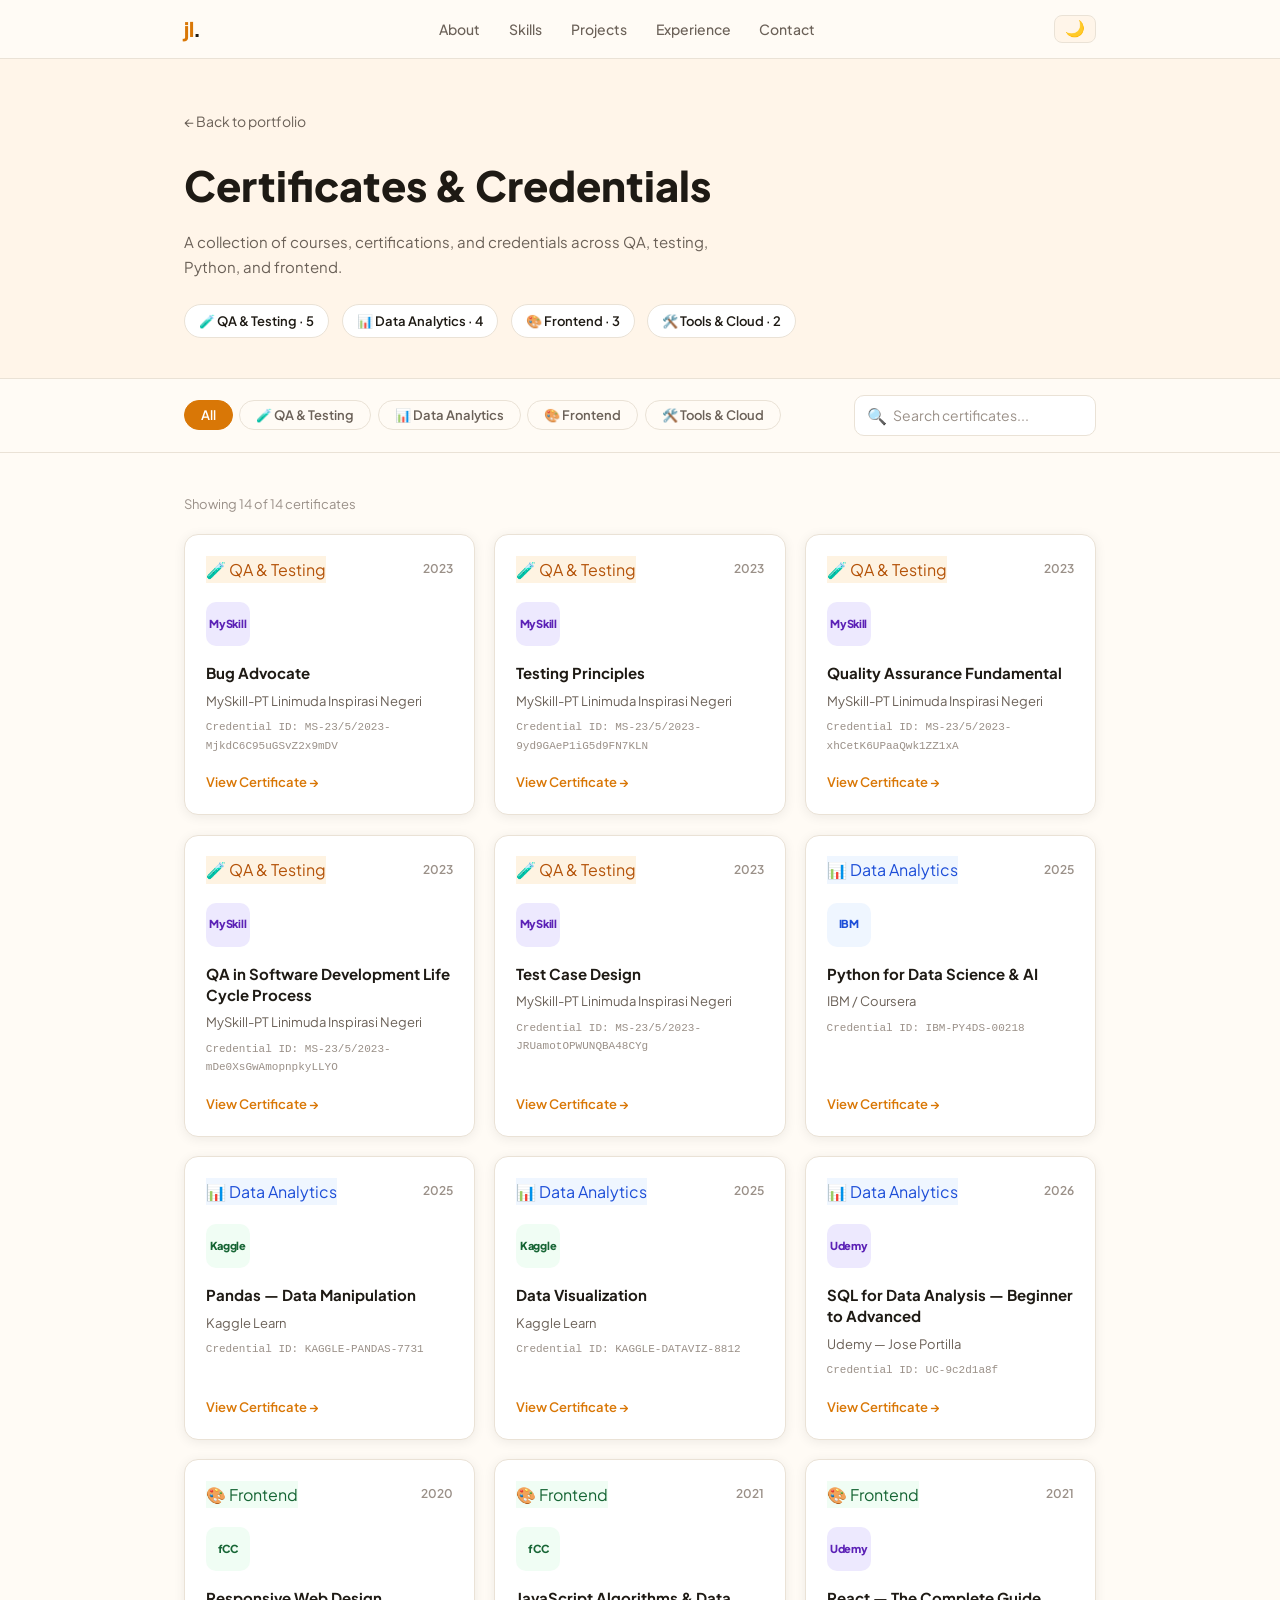
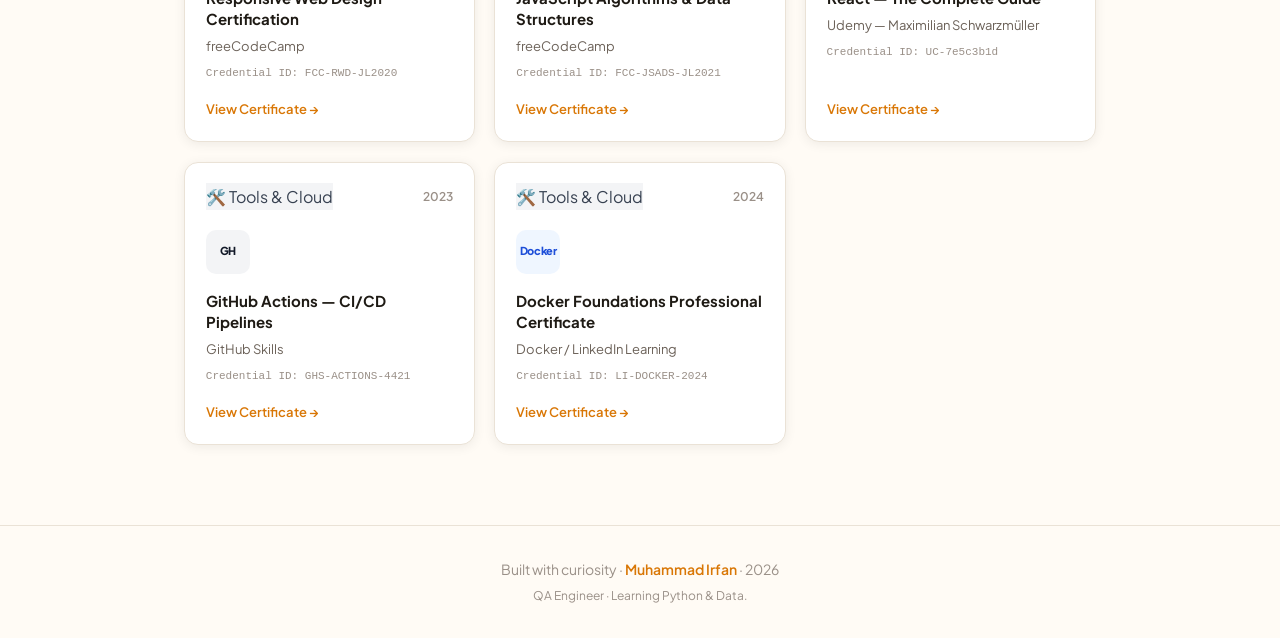
==== commit 1eed70cf: "updated all" ====
--- a/certificates.html
+++ b/certificates.html
@@ -37,8 +37,7 @@
       <a href="index.html" class="back-link">← Back to portfolio</a>
       <h1 class="cert-page-title">Certificates & Credentials</h1>
       <p class="cert-page-sub">
-        A collection of courses, certifications, and credentials across QA, data analytics,
-        and frontend development.
+        A collection of courses, certifications, and credentials across QA, testing, Python, and frontend.
       </p>
       <div class="cert-summary-row" id="certSummary">
         <!-- filled by JS -->
@@ -150,19 +149,6 @@
 
         
         <!-- Data Analytics -->
-        <div class="cert-card" data-cat="data" data-featured="true">
-          <div class="cert-card-top">
-            <div class="cert-cat-badge data-type">📊 Data Analytics</div>
-            <span class="cert-year">2022</span>
-          </div>
-          <div class="cert-logo-wrap">
-            <div class="cert-logo cert-logo-udemy">Teachable</div>
-          </div>
-          <h3 class="cert-name">Google Data Analytics Professional Certificate</h3>
-          <p class="cert-issuer">Google / Coursera</p>
-          <p class="cert-id">Credential ID: COURSERA-GDA-2025</p>
-          <a href="#" class="cert-link">View Certificate →</a>
-        </div>
 
         <div class="cert-card" data-cat="data" data-featured="true">
           <div class="cert-card-top">
@@ -304,7 +290,7 @@
   <!-- FOOTER -->
   <footer class="footer">
     <p>Built with curiosity · <span class="accent-text">Muhammad Irfan</span> · 2026</p>
-    <p class="footer-sub">QA → Data Analytics. The journey continues.</p>
+    <p class="footer-sub">QA Engineer · Learning Python & Data.</p>
   </footer>
 
   <script src="script.js"></script>
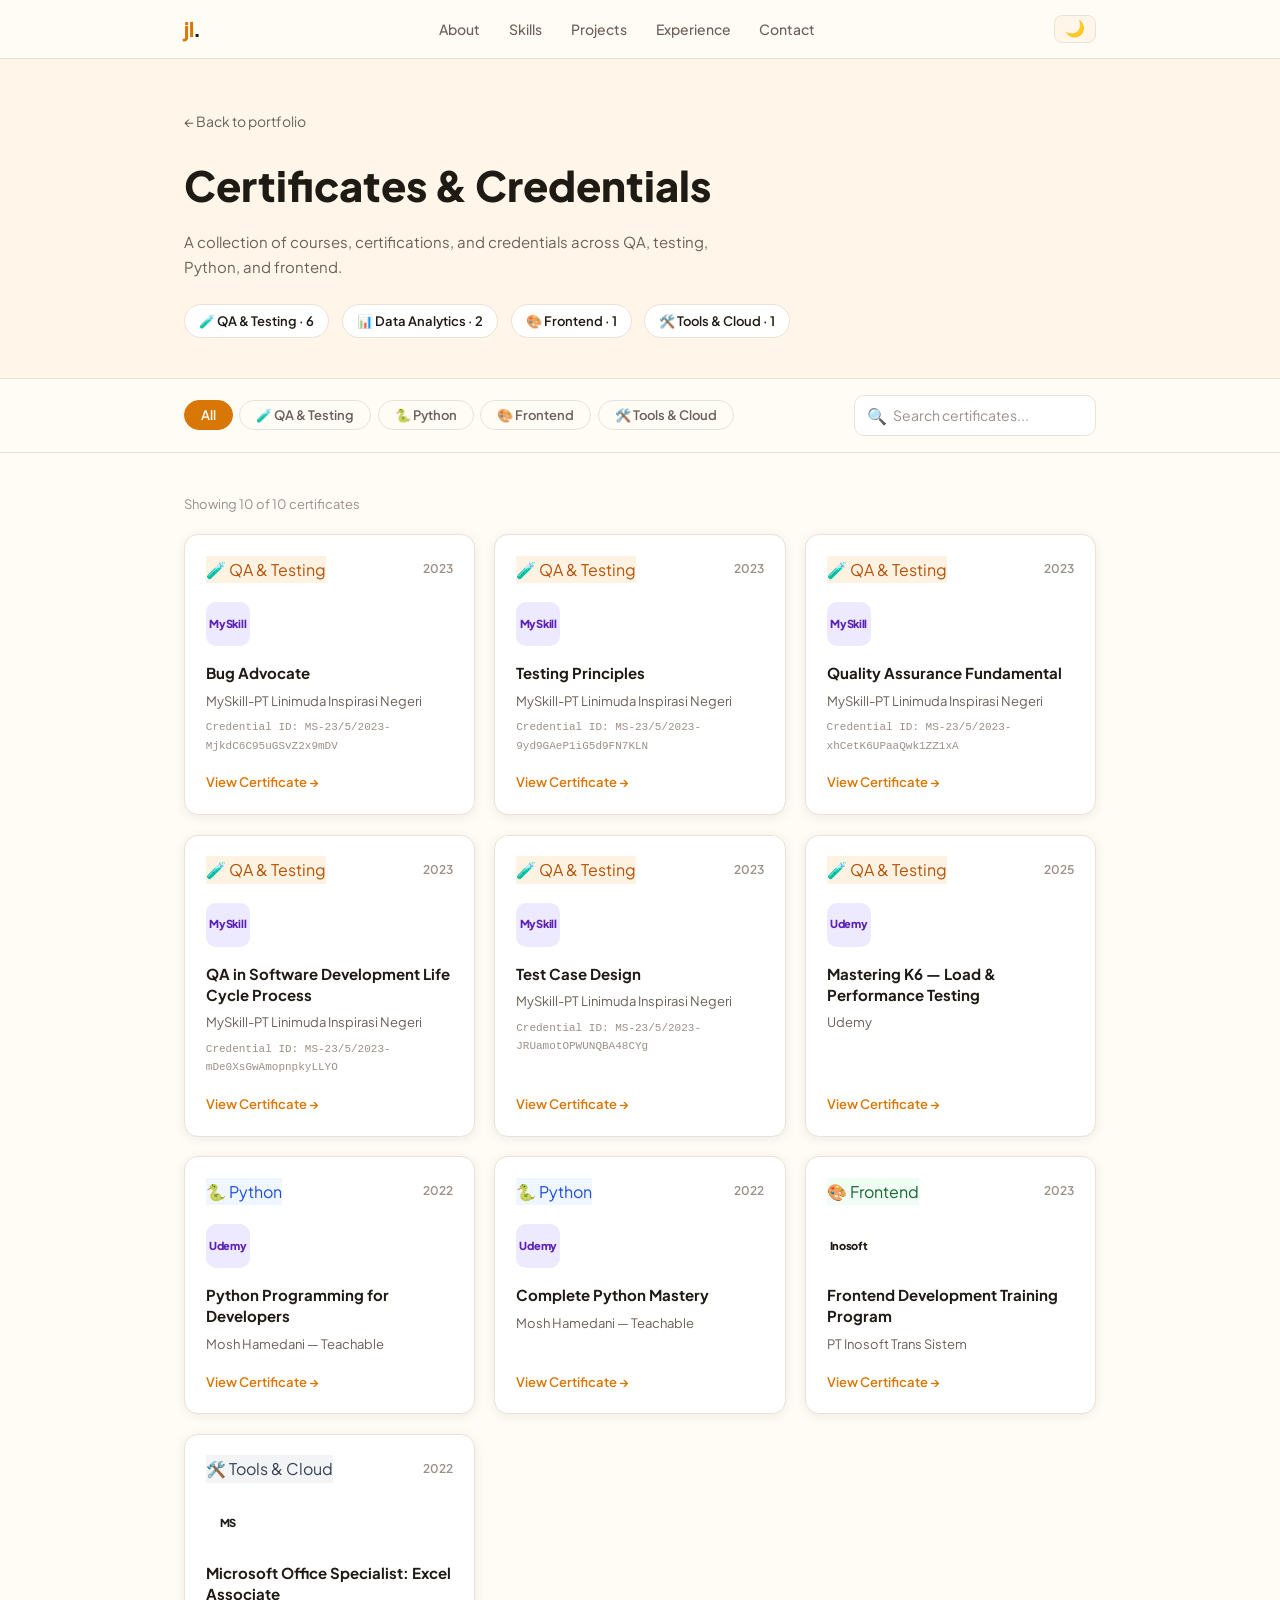
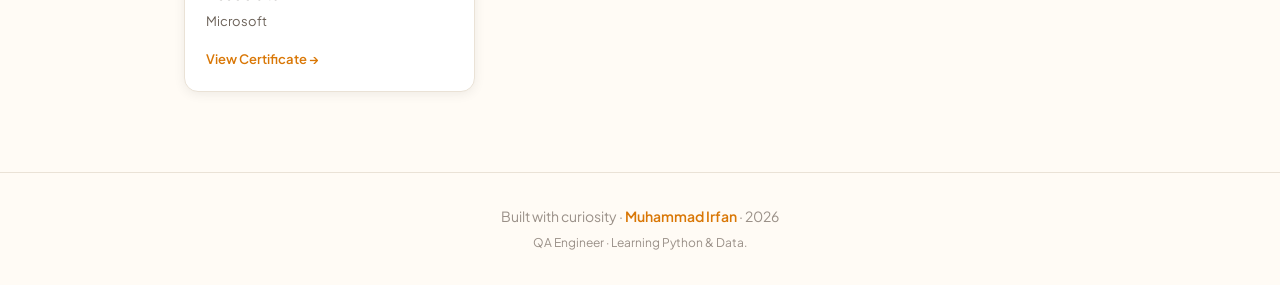
==== commit cbf9b3b0: "updated certificate" ====
--- a/certificates.html
+++ b/certificates.html
@@ -52,7 +52,7 @@
         <div class="cert-filter-bar" id="certFilterBar">
           <button class="filter-btn active" data-filter="all">All</button>
           <button class="filter-btn" data-filter="qa">🧪 QA & Testing</button>
-          <button class="filter-btn" data-filter="data">📊 Data Analytics</button>
+          <button class="filter-btn" data-filter="data">🐍 Python</button>
           <button class="filter-btn" data-filter="frontend">🎨 Frontend</button>
           <button class="filter-btn" data-filter="tools">🛠️ Tools & Cloud</button>
         </div>
@@ -147,109 +147,98 @@
           <a href="Assets\Certificates\QA\Test Case Design-MySkill.pdf" class="cert-link">View Certificate →</a>
         </div>
 
-        
-        <!-- Data Analytics -->
-
+        <div class="cert-card" data-cat="qa">
+          <div class="cert-card-top">
+            <div class="cert-cat-badge qa-type">🧪 QA & Testing</div>
+            <span class="cert-year">2025</span>
+          </div>
+          <div class="cert-logo-wrap">
+            <div class="cert-logo cert-logo-udemy">Udemy</div>
+          </div>
+          <h3 class="cert-name">Mastering K6 — Load &amp; Performance Testing</h3>
+          <p class="cert-issuer">Udemy</p>
+          <a href="Assets/Certificates/QA/Mastering K6-Udemy.jpg" target="_blank" rel="noopener noreferrer" class="cert-link">View Certificate →</a>
+        </div>
+
+        <!-- Python -->
+
+        <div class="cert-card" data-cat="data">
+          <div class="cert-card-top">
+            <div class="cert-cat-badge data-type">🐍 Python</div>
+            <span class="cert-year">2022</span>
+          </div>
+          <div class="cert-logo-wrap">
+            <div class="cert-logo cert-logo-udemy">Udemy</div>
+          </div>
+          <h3 class="cert-name">Python Programming for Developers</h3>
+          <p class="cert-issuer">Mosh Hamedani — Teachable</p>
+          <a href="Assets/Certificates/Data/python_for developer-mosh.pdf" target="_blank" rel="noopener noreferrer" class="cert-link">View Certificate →</a>
+        </div>
+
+        <div class="cert-card" data-cat="data">
+          <div class="cert-card-top">
+            <div class="cert-cat-badge data-type">🐍 Python</div>
+            <span class="cert-year">2022</span>
+          </div>
+          <div class="cert-logo-wrap">
+            <div class="cert-logo cert-logo-udemy">Udemy</div>
+          </div>
+          <h3 class="cert-name">Complete Python Mastery</h3>
+          <p class="cert-issuer">Mosh Hamedani — Teachable</p>
+          <a href="Assets/Certificates/Data/python_for_beginner-mosh.pdf" target="_blank" rel="noopener noreferrer" class="cert-link">View Certificate →</a>
+        </div>
+
+        <!-- FAKE PYTHON CERTS (commented out)
         <div class="cert-card" data-cat="data" data-featured="true">
-          <div class="cert-card-top">
-            <div class="cert-cat-badge data-type">📊 Data Analytics</div>
-            <span class="cert-year">2025</span>
-          </div>
-          <div class="cert-logo-wrap">
-            <div class="cert-logo cert-logo-ibm">IBM</div>
-          </div>
-          <h3 class="cert-name">Python for Data Science & AI</h3>
-          <p class="cert-issuer">IBM / Coursera</p>
-          <p class="cert-id">Credential ID: IBM-PY4DS-00218</p>
-          <a href="#" class="cert-link">View Certificate →</a>
-        </div>
-
-        <div class="cert-card" data-cat="data">
-          <div class="cert-card-top">
-            <div class="cert-cat-badge data-type">📊 Data Analytics</div>
-            <span class="cert-year">2025</span>
-          </div>
-          <div class="cert-logo-wrap">
-            <div class="cert-logo cert-logo-kaggle">Kaggle</div>
-          </div>
-          <h3 class="cert-name">Pandas — Data Manipulation</h3>
-          <p class="cert-issuer">Kaggle Learn</p>
-          <p class="cert-id">Credential ID: KAGGLE-PANDAS-7731</p>
-          <a href="#" class="cert-link">View Certificate →</a>
-        </div>
-
-        <div class="cert-card" data-cat="data">
-          <div class="cert-card-top">
-            <div class="cert-cat-badge data-type">📊 Data Analytics</div>
-            <span class="cert-year">2025</span>
-          </div>
-          <div class="cert-logo-wrap">
-            <div class="cert-logo cert-logo-kaggle">Kaggle</div>
-          </div>
-          <h3 class="cert-name">Data Visualization</h3>
-          <p class="cert-issuer">Kaggle Learn</p>
-          <p class="cert-id">Credential ID: KAGGLE-DATAVIZ-8812</p>
-          <a href="#" class="cert-link">View Certificate →</a>
-        </div>
-
-        <div class="cert-card" data-cat="data">
-          <div class="cert-card-top">
-            <div class="cert-cat-badge data-type">📊 Data Analytics</div>
-            <span class="cert-year">2026</span>
-          </div>
-          <div class="cert-logo-wrap">
-            <div class="cert-logo cert-logo-udemy">Udemy</div>
-          </div>
-          <h3 class="cert-name">SQL for Data Analysis — Beginner to Advanced</h3>
-          <p class="cert-issuer">Udemy — Jose Portilla</p>
-          <p class="cert-id">Credential ID: UC-9c2d1a8f</p>
-          <a href="#" class="cert-link">View Certificate →</a>
-        </div>
+          IBM Python for Data Science & AI — fake
+        </div>
+        <div class="cert-card" data-cat="data">
+          Kaggle Pandas — fake
+        </div>
+        <div class="cert-card" data-cat="data">
+          Kaggle Data Visualization — fake
+        </div>
+        <div class="cert-card" data-cat="data">
+          Udemy SQL for Data Analysis — fake
+        </div>
+        -->
 
         <!-- Frontend -->
-        <div class="cert-card" data-cat="frontend" data-featured="true">
+
+        <!-- FAKE FRONTEND CERTS (commented out)
+        <div class="cert-card" data-cat="frontend">freeCodeCamp Responsive Web Design — fake</div>
+        <div class="cert-card" data-cat="frontend">freeCodeCamp JS Algorithms — fake</div>
+        <div class="cert-card" data-cat="frontend">Udemy React — fake</div>
+        -->
+
+        <div class="cert-card" data-cat="frontend">
           <div class="cert-card-top">
             <div class="cert-cat-badge fe-type">🎨 Frontend</div>
-            <span class="cert-year">2020</span>
-          </div>
-          <div class="cert-logo-wrap">
-            <div class="cert-logo cert-logo-fcc">fCC</div>
-          </div>
-          <h3 class="cert-name">Responsive Web Design Certification</h3>
-          <p class="cert-issuer">freeCodeCamp</p>
-          <p class="cert-id">Credential ID: FCC-RWD-JL2020</p>
-          <a href="#" class="cert-link">View Certificate →</a>
-        </div>
-
-        <div class="cert-card" data-cat="frontend">
-          <div class="cert-card-top">
-            <div class="cert-cat-badge fe-type">🎨 Frontend</div>
-            <span class="cert-year">2021</span>
-          </div>
-          <div class="cert-logo-wrap">
-            <div class="cert-logo cert-logo-fcc">fCC</div>
-          </div>
-          <h3 class="cert-name">JavaScript Algorithms & Data Structures</h3>
-          <p class="cert-issuer">freeCodeCamp</p>
-          <p class="cert-id">Credential ID: FCC-JSADS-JL2021</p>
-          <a href="#" class="cert-link">View Certificate →</a>
-        </div>
-
-        <div class="cert-card" data-cat="frontend">
-          <div class="cert-card-top">
-            <div class="cert-cat-badge fe-type">🎨 Frontend</div>
-            <span class="cert-year">2021</span>
-          </div>
-          <div class="cert-logo-wrap">
-            <div class="cert-logo cert-logo-udemy">Udemy</div>
-          </div>
-          <h3 class="cert-name">React — The Complete Guide</h3>
-          <p class="cert-issuer">Udemy — Maximilian Schwarzmüller</p>
-          <p class="cert-id">Credential ID: UC-7e5c3b1d</p>
-          <a href="#" class="cert-link">View Certificate →</a>
+            <span class="cert-year">2023</span>
+          </div>
+          <div class="cert-logo-wrap">
+            <div class="cert-logo cert-logo-inosoft">Inosoft</div>
+          </div>
+          <h3 class="cert-name">Frontend Development Training Program</h3>
+          <p class="cert-issuer">PT Inosoft Trans Sistem</p>
+          <a href="Assets/Certificates/Frontend/Inosoft certificate.pdf" target="_blank" rel="noopener noreferrer" class="cert-link">View Certificate →</a>
         </div>
 
         <!-- Tools & Cloud -->
+        <div class="cert-card" data-cat="tools">
+          <div class="cert-card-top">
+            <div class="cert-cat-badge tools-type">🛠️ Tools & Cloud</div>
+            <span class="cert-year">2022</span>
+          </div>
+          <div class="cert-logo-wrap">
+            <div class="cert-logo cert-logo-microsoft">MS</div>
+          </div>
+          <h3 class="cert-name">Microsoft Office Specialist: Excel Associate</h3>
+          <p class="cert-issuer">Microsoft</p>
+          <a href="https://www.credly.com/badges/9488e969-fedb-49e3-8208-34406060d9a7/linked_in_profile" target="_blank" rel="noopener noreferrer" class="cert-link">View Certificate →</a>
+        </div>
+
+        <!-- FAKE TOOLS CERTS (commented out)
         <div class="cert-card" data-cat="tools">
           <div class="cert-card-top">
             <div class="cert-cat-badge tools-type">🛠️ Tools & Cloud</div>
@@ -277,6 +266,7 @@
           <p class="cert-id">Credential ID: LI-DOCKER-2024</p>
           <a href="#" class="cert-link">View Certificate →</a>
         </div>
+        -->
 
       </div>
 
